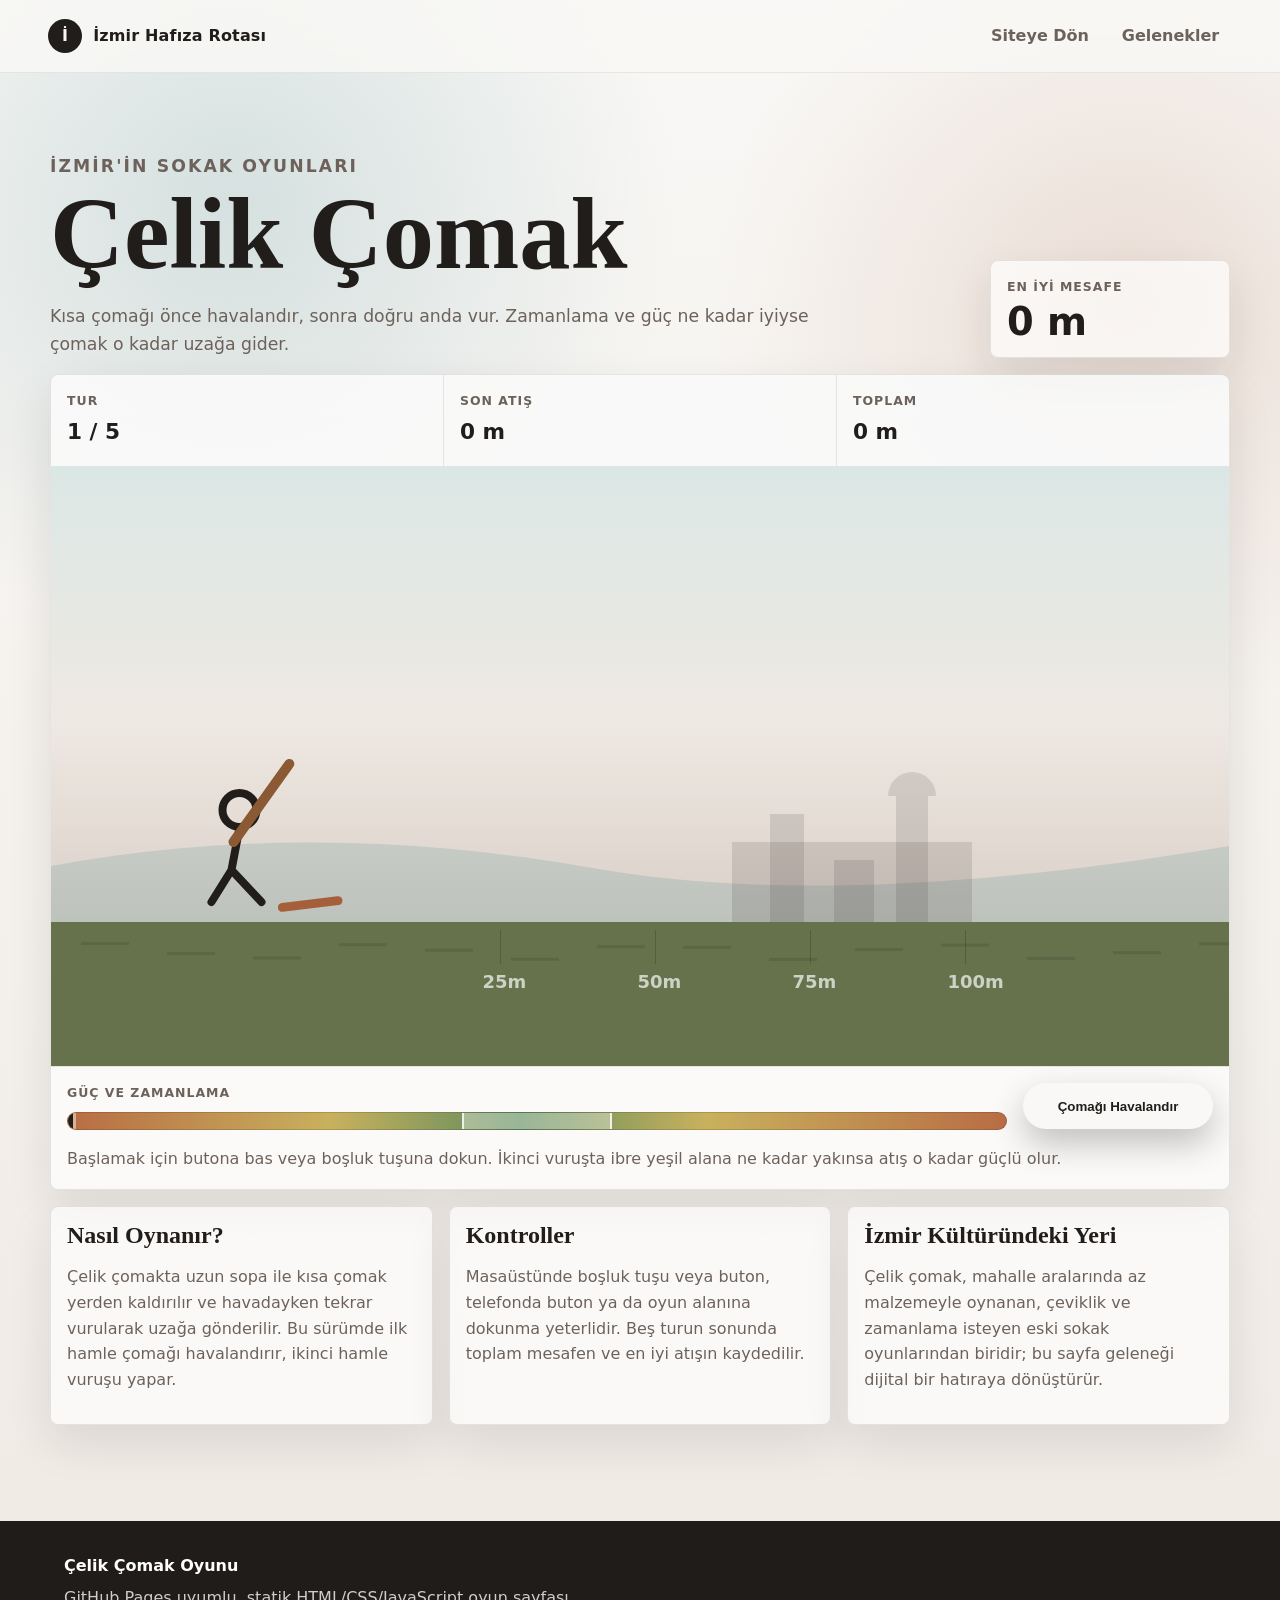
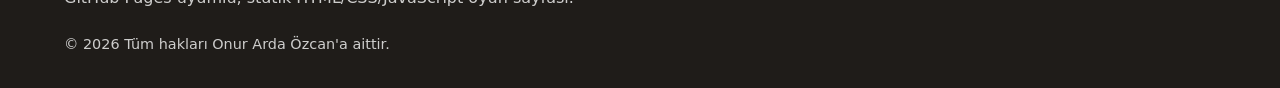
==== Gme.html @ a4fb978e "Add files via upload" ====
<!DOCTYPE html>
<html lang="tr">
  <head>
    <meta charset="UTF-8" />
    <meta name="viewport" content="width=device-width, initial-scale=1.0" />
    <title>Çelik Çomak Oyunu | İzmir Hafıza Rotası</title>
    <meta
      name="description"
      content="İzmir'in yerel mahalle oyunlarından çelik çomak için tarayıcıda oynanabilen HTML, CSS ve JavaScript oyunu."
    />
    <meta
      name="keywords"
      content="çelik çomak oyunu, İzmir yerel oyunları, geleneksel oyunlar, İzmir kültürü"
    />
    <meta name="author" content="Onur Arda Özcan" />
    <meta name="theme-color" content="#EFE9E3" />
    <link rel="stylesheet" href="style.css" />
    <link rel="stylesheet" href="game.css" />
  </head>
  <body class="game-body">
    <header class="game-header">
      <a class="brand" href="index.html" aria-label="Ana sayfaya dön">
        <span class="brand-mark">İ</span>
        <span>İzmir Hafıza Rotası</span>
      </a>
      <nav class="game-nav" aria-label="Oyun menüsü">
        <a href="index.html">Siteye Dön</a>
        <a href="index.html#gelenekler">Gelenekler</a>
      </nav>
    </header>

    <main class="game-shell">
      <section class="game-hero" aria-labelledby="game-title">
        <div>
          <p class="eyebrow">İzmir'in sokak oyunları</p>
          <h1 id="game-title">Çelik Çomak</h1>
          <p>
            Kısa çomağı önce havalandır, sonra doğru anda vur. Zamanlama ve güç ne kadar
            iyiyse çomak o kadar uzağa gider.
          </p>
        </div>
        <div class="game-score-card" aria-live="polite">
          <span>En İyi Mesafe</span>
          <strong id="bestScore">0 m</strong>
        </div>
      </section>

      <section class="game-stage-card" aria-label="Çelik çomak oyun alanı">
        <div class="game-topbar">
          <div>
            <span class="game-label">Tur</span>
            <strong id="roundText">1 / 5</strong>
          </div>
          <div>
            <span class="game-label">Son Atış</span>
            <strong id="lastScore">0 m</strong>
          </div>
          <div>
            <span class="game-label">Toplam</span>
            <strong id="totalScore">0 m</strong>
          </div>
        </div>

        <canvas id="gameCanvas" width="1100" height="560" aria-label="Çelik çomak oyun kanvası"></canvas>

        <div class="power-panel">
          <div>
            <span class="game-label">Güç ve zamanlama</span>
            <div class="power-track" aria-hidden="true">
              <span class="sweet-zone"></span>
              <span class="power-needle" id="powerNeedle"></span>
            </div>
          </div>
          <button class="button primary game-action" id="actionButton" type="button">Çomağı Havalandır</button>
        </div>

        <p class="game-message" id="gameMessage">
          Başlamak için butona bas veya boşluk tuşuna dokun. İkinci vuruşta ibre yeşil alana ne kadar yakınsa atış o kadar güçlü olur.
        </p>
      </section>

      <section class="game-info-grid">
        <article>
          <h2>Nasıl Oynanır?</h2>
          <p>
            Çelik çomakta uzun sopa ile kısa çomak yerden kaldırılır ve havadayken tekrar
            vurularak uzağa gönderilir. Bu sürümde ilk hamle çomağı havalandırır, ikinci hamle
            vuruşu yapar.
          </p>
        </article>
        <article>
          <h2>Kontroller</h2>
          <p>
            Masaüstünde boşluk tuşu veya buton, telefonda buton ya da oyun alanına dokunma
            yeterlidir. Beş turun sonunda toplam mesafen ve en iyi atışın kaydedilir.
          </p>
        </article>
        <article>
          <h2>İzmir Kültüründeki Yeri</h2>
          <p>
            Çelik çomak, mahalle aralarında az malzemeyle oynanan, çeviklik ve zamanlama isteyen
            eski sokak oyunlarından biridir; bu sayfa geleneği dijital bir hatıraya dönüştürür.
          </p>
        </article>
      </section>
    </main>

    <footer class="site-footer game-footer">
      <div>
        <strong>Çelik Çomak Oyunu</strong>
        <p>GitHub Pages uyumlu, statik HTML/CSS/JavaScript oyun sayfası.</p>
      </div>
      <p class="copyright">© 2026 Tüm hakları Onur Arda Özcan'a aittir.</p>
    </footer>

    <script src="game.js"></script>
  </body>
</html>
---- style.css ----
:root {
  --paper: #f9f8f6;
  --stone: #efe9e3;
  --clay: #d9cfc7;
  --ink: #211d1a;
  --muted: #6d625b;
  --sea: #1f6f78;
  --olive: #66724c;
  --copper: #a65f3b;
  --shadow: 0 24px 60px rgba(33, 29, 26, 0.14);
  --radius: 8px;
  --max: 1180px;
}

* {
  box-sizing: border-box;
}

html {
  scroll-behavior: smooth;
}

body {
  margin: 0;
  color: var(--ink);
  background:
    linear-gradient(120deg, rgba(31, 111, 120, 0.08), transparent 32rem),
    linear-gradient(240deg, rgba(166, 95, 59, 0.08), transparent 28rem),
    var(--paper);
  font-family: Inter, ui-sans-serif, system-ui, -apple-system, BlinkMacSystemFont, "Segoe UI", sans-serif;
  line-height: 1.6;
  overflow-x: hidden;
}

img {
  display: block;
  max-width: 100%;
}

a {
  color: inherit;
  text-decoration: none;
}

.scroll-progress {
  position: fixed;
  top: 0;
  left: 0;
  z-index: 1000;
  width: 0%;
  height: 4px;
  background: linear-gradient(90deg, var(--sea), var(--copper));
}

.loader {
  position: fixed;
  inset: 0;
  z-index: 9999;
  display: grid;
  place-items: center;
  align-content: center;
  gap: 1.2rem;
  background: var(--paper);
  transition: opacity 0.45s ease, visibility 0.45s ease;
}

.loader.hide {
  opacity: 0;
  visibility: hidden;
}

.loader p {
  margin: 0;
  color: var(--muted);
  font-size: 0.92rem;
  letter-spacing: 0.08em;
  text-transform: uppercase;
}

.loader-mark {
  position: relative;
  width: 180px;
  height: 104px;
  overflow: hidden;
  border-bottom: 2px solid var(--ink);
}

.sun {
  position: absolute;
  right: 18px;
  bottom: 28px;
  width: 54px;
  height: 54px;
  border-radius: 50%;
  background: #c9874d;
  animation: rise 1.45s cubic-bezier(0.16, 1, 0.3, 1) forwards;
}

.skyline {
  position: absolute;
  bottom: 0;
  left: 8px;
  right: 8px;
  display: flex;
  align-items: end;
  gap: 8px;
}

.skyline span {
  display: block;
  width: 24px;
  background: var(--ink);
  transform-origin: bottom;
  animation: skyline 1s ease forwards;
}

.skyline span:nth-child(1) { height: 28px; animation-delay: 0.05s; }
.skyline span:nth-child(2) { height: 52px; animation-delay: 0.12s; }
.skyline span:nth-child(3) { height: 38px; animation-delay: 0.19s; }
.skyline span:nth-child(4) { height: 74px; animation-delay: 0.26s; }
.skyline span:nth-child(5) { height: 34px; animation-delay: 0.33s; }

@keyframes rise {
  from { transform: translateY(70px); opacity: 0; }
  to { transform: translateY(0); opacity: 1; }
}

@keyframes skyline {
  from { transform: scaleY(0); }
  to { transform: scaleY(1); }
}

.site-header {
  position: fixed;
  top: 0;
  left: 0;
  right: 0;
  z-index: 900;
  display: flex;
  align-items: center;
  justify-content: space-between;
  gap: 1rem;
  padding: 1rem clamp(1rem, 4vw, 3rem);
  background: rgba(249, 248, 246, 0.74);
  border-bottom: 1px solid rgba(33, 29, 26, 0.08);
  backdrop-filter: blur(18px);
}

.brand,
.main-nav {
  display: flex;
  align-items: center;
}

.brand {
  gap: 0.7rem;
  font-weight: 800;
  letter-spacing: 0.01em;
}

.brand-mark {
  display: grid;
  place-items: center;
  width: 34px;
  height: 34px;
  color: var(--paper);
  background: var(--ink);
  border-radius: 50%;
}

.main-nav {
  gap: 0.35rem;
}

.main-nav a {
  padding: 0.62rem 0.78rem;
  color: var(--muted);
  font-size: 0.94rem;
  font-weight: 700;
  border-radius: 999px;
  transition: color 0.2s ease, background 0.2s ease;
}

.main-nav a:hover {
  color: var(--ink);
  background: rgba(31, 111, 120, 0.1);
}

.nav-toggle {
  display: none;
  width: 44px;
  height: 44px;
  border: 1px solid rgba(33, 29, 26, 0.14);
  background: rgba(255, 255, 255, 0.45);
  border-radius: 999px;
}

.nav-toggle span {
  display: block;
  width: 18px;
  height: 2px;
  margin: 4px auto;
  background: var(--ink);
}

.hero {
  position: relative;
  min-height: 100svh;
  display: grid;
  align-items: end;
  padding: 8rem clamp(1rem, 5vw, 4rem) 4rem;
  overflow: hidden;
  color: #fff;
}

.hero-media,
.hero-overlay,
.ambient-lines {
  position: absolute;
  inset: 0;
}

.hero-media {
  background-image: url("https://commons.wikimedia.org/wiki/Special:FilePath/%C4%B0zmir%20Clock%20Tower%2C%202026.jpg?width=1800");
  background-position: center;
  background-size: cover;
  transform: scale(1.08);
  animation: heroZoom 18s ease-in-out infinite alternate;
}

.hero-overlay {
  background:
    linear-gradient(90deg, rgba(0, 0, 0, 0.78), rgba(0, 0, 0, 0.34) 54%, rgba(0, 0, 0, 0.68)),
    linear-gradient(0deg, rgba(0, 0, 0, 0.7), transparent 40%);
}

.ambient-lines {
  opacity: 0.18;
  background-image:
    linear-gradient(90deg, rgba(255, 255, 255, 0.5) 1px, transparent 1px),
    linear-gradient(0deg, rgba(255, 255, 255, 0.5) 1px, transparent 1px);
  background-size: 72px 72px;
  transform: perspective(600px) rotateX(62deg) translateY(15%);
  transform-origin: bottom;
}

@keyframes heroZoom {
  from { transform: scale(1.06) translateY(0); }
  to { transform: scale(1.16) translateY(-1.8rem); }
}

.hero-content {
  position: relative;
  z-index: 2;
  max-width: 800px;
}

.eyebrow,
.section-kicker {
  margin: 0 0 0.9rem;
  color: var(--copper);
  font-size: 0.82rem;
  font-weight: 900;
  letter-spacing: 0.12em;
  text-transform: uppercase;
}

.hero .eyebrow {
  color: #ead0a8;
}

h1,
h2,
h3 {
  margin: 0;
  line-height: 1.04;
  letter-spacing: 0;
}

h1 {
  max-width: 13ch;
  font-family: Georgia, "Times New Roman", serif;
  font-size: clamp(3.2rem, 8vw, 7.4rem);
  font-weight: 700;
}

h2 {
  font-family: Georgia, "Times New Roman", serif;
  font-size: clamp(2.1rem, 4vw, 4.15rem);
}

h3 {
  font-size: 1.45rem;
}

.hero-copy {
  max-width: 680px;
  margin: 1.4rem 0 0;
  color: rgba(255, 255, 255, 0.82);
  font-size: clamp(1.05rem, 2vw, 1.28rem);
}

.hero-actions {
  display: flex;
  flex-wrap: wrap;
  gap: 0.8rem;
  margin-top: 2rem;
}

.button {
  display: inline-flex;
  align-items: center;
  justify-content: center;
  min-height: 46px;
  padding: 0.78rem 1.05rem;
  font-weight: 900;
  border-radius: 999px;
  transition: transform 0.2s ease, box-shadow 0.2s ease, background 0.2s ease;
}

.button:hover {
  transform: translateY(-2px);
}

.button.primary {
  color: var(--ink);
  background: var(--paper);
  box-shadow: 0 14px 34px rgba(0, 0, 0, 0.24);
}

.button.ghost {
  color: #fff;
  border: 1px solid rgba(255, 255, 255, 0.34);
  background: rgba(255, 255, 255, 0.08);
}

.hero-stats {
  position: absolute;
  right: clamp(1rem, 4vw, 3rem);
  bottom: 4rem;
  z-index: 2;
  display: grid;
  grid-template-columns: repeat(3, minmax(96px, 1fr));
  gap: 1px;
  overflow: hidden;
  max-width: 560px;
  background: rgba(255, 255, 255, 0.16);
  border: 1px solid rgba(255, 255, 255, 0.16);
  border-radius: var(--radius);
  backdrop-filter: blur(14px);
}

.hero-stats div {
  padding: 1rem;
  background: rgba(0, 0, 0, 0.22);
}

.hero-stats strong {
  display: block;
  font-size: clamp(1.7rem, 3vw, 2.5rem);
  line-height: 1;
}

.hero-stats span {
  display: block;
  margin-top: 0.38rem;
  color: rgba(255, 255, 255, 0.72);
  font-size: 0.86rem;
}

.section-pad {
  padding: clamp(4rem, 8vw, 7rem) clamp(1rem, 5vw, 4rem);
}

.section-heading {
  max-width: var(--max);
  margin: 0 auto 2.4rem;
}

.section-heading p {
  max-width: 760px;
  margin: 1rem 0 0;
  color: var(--muted);
  font-size: 1.05rem;
}

.intro {
  background: var(--paper);
}

.places,
.traditions,
.map-section {
  background: linear-gradient(180deg, var(--stone), var(--paper));
}

.place-grid {
  display: grid;
  grid-template-columns: repeat(2, minmax(0, 1fr));
  gap: 1.1rem;
  max-width: var(--max);
  margin: 0 auto;
}

.place-card {
  position: relative;
  overflow: hidden;
  background: rgba(255, 255, 255, 0.62);
  border: 1px solid rgba(33, 29, 26, 0.1);
  border-radius: var(--radius);
  box-shadow: 0 16px 40px rgba(33, 29, 26, 0.08);
  transition: transform 0.28s ease, box-shadow 0.28s ease;
}

.place-card:hover {
  transform: translateY(-6px);
  box-shadow: var(--shadow);
}

.compare {
  display: grid;
  grid-template-columns: 1fr 1fr;
  min-height: 280px;
}

.compare figure {
  position: relative;
  min-height: 280px;
  margin: 0;
  overflow: hidden;
  background: var(--clay);
}

.compare img,
.gallery-item img,
.tradition-card img {
  width: 100%;
  height: 100%;
  object-fit: cover;
  transition: transform 0.7s ease, filter 0.7s ease;
}

.place-card:hover img,
.gallery-item:hover img,
.tradition-card:hover img {
  transform: scale(1.08);
  filter: saturate(1.08);
}

.compare figcaption {
  position: absolute;
  left: 0.8rem;
  bottom: 0.8rem;
  padding: 0.34rem 0.55rem;
  color: #fff;
  background: rgba(0, 0, 0, 0.58);
  border-radius: 999px;
  font-size: 0.76rem;
  font-weight: 900;
}

.place-body {
  padding: 1.1rem;
}

.place-meta {
  display: flex;
  flex-wrap: wrap;
  gap: 0.5rem;
  margin: 0.8rem 0;
}

.pill {
  display: inline-flex;
  align-items: center;
  min-height: 30px;
  padding: 0.32rem 0.62rem;
  color: var(--sea);
  background: rgba(31, 111, 120, 0.1);
  border: 1px solid rgba(31, 111, 120, 0.14);
  border-radius: 999px;
  font-size: 0.78rem;
  font-weight: 900;
}

.place-body p {
  margin: 0.7rem 0;
  color: var(--muted);
}

.event {
  padding: 0.85rem;
  color: var(--ink);
  background: rgba(166, 95, 59, 0.1);
  border-left: 3px solid var(--copper);
  border-radius: 0 var(--radius) var(--radius) 0;
}

.card-actions {
  display: flex;
  flex-wrap: wrap;
  gap: 0.55rem;
  margin-top: 1rem;
}

.mini-button,
.map-button {
  min-height: 38px;
  padding: 0.55rem 0.75rem;
  color: var(--ink);
  background: transparent;
  border: 1px solid rgba(33, 29, 26, 0.18);
  border-radius: 999px;
  font: inherit;
  font-size: 0.86rem;
  font-weight: 900;
  cursor: pointer;
  transition: background 0.2s ease, color 0.2s ease, transform 0.2s ease;
}

.mini-button:hover,
.map-button:hover,
.map-button.active {
  color: #fff;
  background: var(--sea);
  transform: translateY(-1px);
}

.timeline-section {
  background: var(--paper);
}

.timeline {
  position: relative;
  max-width: 960px;
  margin: 0 auto;
  padding-left: 2rem;
}

.timeline::before {
  content: "";
  position: absolute;
  top: 0;
  bottom: 0;
  left: 0.5rem;
  width: 2px;
  background: linear-gradient(var(--sea), var(--copper));
}

.timeline-item {
  position: relative;
  margin: 0 0 1.1rem;
  padding: 1rem 1rem 1rem 1.2rem;
  background: rgba(255, 255, 255, 0.66);
  border: 1px solid rgba(33, 29, 26, 0.1);
  border-radius: var(--radius);
  box-shadow: 0 12px 32px rgba(33, 29, 26, 0.07);
}

.timeline-item::before {
  content: "";
  position: absolute;
  top: 1.25rem;
  left: -2rem;
  width: 15px;
  height: 15px;
  background: var(--paper);
  border: 4px solid var(--sea);
  border-radius: 50%;
}

.timeline-year {
  display: inline-block;
  margin-bottom: 0.4rem;
  color: var(--copper);
  font-weight: 950;
}

.timeline-item p {
  margin: 0;
  color: var(--muted);
}

.quote-section {
  position: relative;
  min-height: 420px;
  display: grid;
  place-items: center;
  padding: 5rem 1rem;
  overflow: hidden;
  color: #fff;
}

.quote-bg {
  position: absolute;
  inset: 0;
  background:
    linear-gradient(rgba(0, 0, 0, 0.68), rgba(0, 0, 0, 0.68)),
    url("https://commons.wikimedia.org/wiki/Special:FilePath/Entrance%20of%20the%20Kemeralt%C4%B1%201870-1890.jpg?width=1500") center/cover;
  transform: scale(1.08);
}

.quote-wrap {
  position: relative;
  z-index: 1;
  width: min(840px, 100%);
  text-align: center;
}

.quote-slide {
  padding: 0 1rem 2.5rem;
}

.quote-slide blockquote {
  margin: 0;
  font-family: Georgia, "Times New Roman", serif;
  font-size: clamp(1.75rem, 4vw, 3.5rem);
  line-height: 1.14;
}

.quote-slide cite {
  display: block;
  margin-top: 1rem;
  color: rgba(255, 255, 255, 0.7);
  font-style: normal;
  font-weight: 800;
}

.tradition-grid {
  display: grid;
  grid-template-columns: repeat(3, minmax(0, 1fr));
  gap: 1rem;
  max-width: var(--max);
  margin: 0 auto;
}

.tradition-card,
.gallery-item {
  overflow: hidden;
  background: rgba(255, 255, 255, 0.68);
  border: 1px solid rgba(33, 29, 26, 0.1);
  border-radius: var(--radius);
  box-shadow: 0 14px 34px rgba(33, 29, 26, 0.08);
}

.tradition-card .image-wrap {
  height: 215px;
  overflow: hidden;
}

.tradition-card div:not(.image-wrap) {
  padding: 1rem;
}

.tradition-card p,
.gallery-item p {
  color: var(--muted);
}

.gallery {
  background: var(--paper);
}

.gallery-grid {
  display: grid;
  grid-template-columns: repeat(4, minmax(0, 1fr));
  gap: 0.8rem;
  max-width: var(--max);
  margin: 0 auto;
}

.gallery-item {
  position: relative;
  min-height: 290px;
}

.gallery-item.large {
  grid-column: span 2;
}

.gallery-item img {
  position: absolute;
  inset: 0;
}

.gallery-item div {
  position: absolute;
  left: 0;
  right: 0;
  bottom: 0;
  z-index: 1;
  padding: 3rem 1rem 1rem;
  color: #fff;
  background: linear-gradient(transparent, rgba(0, 0, 0, 0.78));
}

.gallery-item p,
.gallery-item h3 {
  margin: 0;
}

.gallery-item p {
  color: rgba(255, 255, 255, 0.72);
  font-size: 0.9rem;
}

.map-layout {
  display: grid;
  grid-template-columns: 340px minmax(0, 1fr);
  gap: 1rem;
  max-width: var(--max);
  margin: 0 auto;
}

.map-list {
  display: grid;
  gap: 0.55rem;
  align-content: start;
}

.map-button {
  width: 100%;
  text-align: left;
  border-radius: var(--radius);
  background: rgba(255, 255, 255, 0.62);
}

.map-frame {
  overflow: hidden;
  min-height: 520px;
  background: rgba(255, 255, 255, 0.72);
  border: 1px solid rgba(33, 29, 26, 0.12);
  border-radius: var(--radius);
  box-shadow: var(--shadow);
}

.map-frame iframe {
  width: 100%;
  height: 450px;
  border: 0;
}

.map-caption {
  padding: 1rem;
  color: var(--muted);
}

.site-footer {
  display: grid;
  grid-template-columns: minmax(0, 1fr) auto;
  gap: 1rem;
  padding: 2rem clamp(1rem, 5vw, 4rem);
  color: rgba(255, 255, 255, 0.78);
  background: #1f1c19;
}

.site-footer strong {
  color: #fff;
}

.site-footer p {
  margin: 0.4rem 0 0;
}

.footer-links {
  display: flex;
  flex-wrap: wrap;
  gap: 0.7rem;
  justify-content: end;
}

.footer-links a {
  color: #fff;
  font-weight: 800;
}

.footer-sources,
.copyright {
  grid-column: 1 / -1;
  padding-top: 1rem;
  border-top: 1px solid rgba(255, 255, 255, 0.12);
  font-size: 0.9rem;
}

.footer-sources {
  display: flex;
  flex-wrap: wrap;
  gap: 0.7rem;
}

.footer-sources span {
  color: rgba(255, 255, 255, 0.58);
}

.footer-sources a {
  color: #fff;
  font-weight: 800;
}

.copyright {
  padding-top: 0;
  border-top: 0;
}

.image-fallback {
  display: grid;
  place-items: center;
  min-height: 100%;
  padding: 1rem;
  color: var(--ink);
  background:
    linear-gradient(135deg, rgba(31, 111, 120, 0.24), rgba(166, 95, 59, 0.18)),
    var(--clay);
  text-align: center;
  font-weight: 900;
}

@media (max-width: 980px) {
  .hero {
    min-height: 920px;
  }

  .hero-stats {
    position: relative;
    right: auto;
    bottom: auto;
    margin-top: 2rem;
  }

  .place-grid,
  .tradition-grid,
  .map-layout {
    grid-template-columns: 1fr;
  }

  .gallery-grid {
    grid-template-columns: repeat(2, minmax(0, 1fr));
  }
}

@media (max-width: 760px) {
  .site-header {
    padding: 0.75rem 1rem;
  }

  .nav-toggle {
    display: block;
  }

  .main-nav {
    position: absolute;
    top: calc(100% + 0.5rem);
    left: 1rem;
    right: 1rem;
    display: none;
    flex-direction: column;
    align-items: stretch;
    padding: 0.5rem;
    background: rgba(249, 248, 246, 0.96);
    border: 1px solid rgba(33, 29, 26, 0.1);
    border-radius: var(--radius);
    box-shadow: var(--shadow);
  }

  .main-nav.open {
    display: flex;
  }

  .main-nav a {
    border-radius: var(--radius);
  }

  .hero {
    min-height: 860px;
    padding-top: 7rem;
  }

  .hero-stats {
    grid-template-columns: 1fr;
    width: 100%;
  }

  .compare {
    grid-template-columns: 1fr;
  }

  .gallery-grid,
  .gallery-item.large {
    grid-template-columns: 1fr;
    grid-column: auto;
  }

  .site-footer {
    grid-template-columns: 1fr;
  }

  .footer-links {
    justify-content: start;
  }
}

@media (prefers-reduced-motion: reduce) {
  *,
  *::before,
  *::after {
    scroll-behavior: auto !important;
    animation-duration: 0.001ms !important;
    animation-iteration-count: 1 !important;
    transition-duration: 0.001ms !important;
  }
}
---- game.css ----
.game-body {
  min-height: 100vh;
  background:
    radial-gradient(circle at 18% 12%, rgba(31, 111, 120, 0.16), transparent 28rem),
    radial-gradient(circle at 88% 18%, rgba(166, 95, 59, 0.16), transparent 26rem),
    linear-gradient(180deg, var(--paper), var(--stone));
}

.game-header {
  position: sticky;
  top: 0;
  z-index: 20;
  display: flex;
  align-items: center;
  justify-content: space-between;
  gap: 1rem;
  padding: 1rem clamp(1rem, 4vw, 3rem);
  background: rgba(249, 248, 246, 0.82);
  border-bottom: 1px solid rgba(33, 29, 26, 0.08);
  backdrop-filter: blur(18px);
}

.game-nav {
  display: flex;
  gap: 0.45rem;
}

.game-nav a {
  min-height: 38px;
  display: inline-flex;
  align-items: center;
  padding: 0.45rem 0.8rem;
  color: var(--muted);
  font-weight: 900;
  border-radius: 999px;
}

.game-nav a:hover {
  color: var(--ink);
  background: rgba(31, 111, 120, 0.1);
}

.game-shell {
  width: min(1180px, calc(100% - 2rem));
  margin: 0 auto;
  padding: clamp(2rem, 5vw, 4rem) 0;
}

.game-hero {
  display: grid;
  grid-template-columns: minmax(0, 1fr) 240px;
  gap: 1rem;
  align-items: end;
  margin-bottom: 1rem;
}

.game-hero h1 {
  max-width: none;
  color: var(--ink);
}

.game-hero p {
  max-width: 760px;
  margin: 1rem 0 0;
  color: var(--muted);
  font-size: 1.08rem;
}

.game-score-card,
.game-stage-card,
.game-info-grid article,
.game-promo {
  background: rgba(255, 255, 255, 0.68);
  border: 1px solid rgba(33, 29, 26, 0.1);
  border-radius: var(--radius);
  box-shadow: 0 18px 44px rgba(33, 29, 26, 0.1);
}

.game-score-card {
  padding: 1rem;
}

.game-score-card span,
.game-label {
  display: block;
  color: var(--muted);
  font-size: 0.78rem;
  font-weight: 900;
  letter-spacing: 0.08em;
  text-transform: uppercase;
}

.game-score-card strong {
  display: block;
  margin-top: 0.35rem;
  font-size: 2.4rem;
  line-height: 1;
}

.game-stage-card {
  overflow: hidden;
}

.game-topbar {
  display: grid;
  grid-template-columns: repeat(3, 1fr);
  gap: 1px;
  background: rgba(33, 29, 26, 0.1);
}

.game-topbar div {
  padding: 1rem;
  background: rgba(255, 255, 255, 0.78);
}

.game-topbar strong {
  display: block;
  margin-top: 0.25rem;
  font-size: 1.35rem;
}

#gameCanvas {
  display: block;
  width: 100%;
  aspect-ratio: 1100 / 560;
  min-height: 320px;
  background:
    linear-gradient(180deg, rgba(31, 111, 120, 0.2), rgba(239, 233, 227, 0.2) 54%, rgba(102, 114, 76, 0.18)),
    var(--paper);
  cursor: pointer;
}

.power-panel {
  display: grid;
  grid-template-columns: minmax(0, 1fr) auto;
  gap: 1rem;
  align-items: center;
  padding: 1rem;
  border-top: 1px solid rgba(33, 29, 26, 0.1);
}

.power-track {
  position: relative;
  height: 18px;
  margin-top: 0.6rem;
  overflow: hidden;
  background: linear-gradient(90deg, #b86d44, #c8b15d 28%, #5f8b5d 48%, #c8b15d 68%, #b86d44);
  border: 1px solid rgba(33, 29, 26, 0.18);
  border-radius: 999px;
}

.sweet-zone {
  position: absolute;
  inset: 0 42%;
  background: rgba(255, 255, 255, 0.36);
  border-left: 2px solid rgba(255, 255, 255, 0.8);
  border-right: 2px solid rgba(255, 255, 255, 0.8);
}

.power-needle {
  position: absolute;
  top: -4px;
  left: 0%;
  width: 5px;
  height: 26px;
  background: var(--ink);
  border-radius: 999px;
  box-shadow: 0 0 0 3px rgba(255, 255, 255, 0.45);
}

.game-action {
  min-width: 190px;
  border: 0;
  cursor: pointer;
}

.game-message {
  margin: 0;
  padding: 0 1rem 1.1rem;
  color: var(--muted);
}

.game-info-grid {
  display: grid;
  grid-template-columns: repeat(3, minmax(0, 1fr));
  gap: 1rem;
  margin-top: 1rem;
}

.game-info-grid article {
  padding: 1rem;
}

.game-info-grid h2 {
  font-size: 1.5rem;
}

.game-info-grid p {
  color: var(--muted);
}

.game-promo {
  display: grid;
  grid-template-columns: minmax(0, 1fr) auto;
  gap: 1rem;
  align-items: center;
  max-width: var(--max);
  margin: 1rem auto 0;
  padding: 1.1rem;
}

.game-promo p {
  margin: 0.6rem 0 0;
  color: var(--muted);
}

.game-footer {
  margin-top: 2rem;
}

@media (max-width: 820px) {
  .game-header,
  .game-hero,
  .power-panel,
  .game-info-grid,
  .game-promo {
    grid-template-columns: 1fr;
  }

  .game-header {
    align-items: start;
  }

  .game-nav {
    flex-wrap: wrap;
  }

  .game-topbar {
    grid-template-columns: 1fr;
  }

  #gameCanvas {
    min-height: 360px;
  }

  .game-action {
    width: 100%;
  }
}
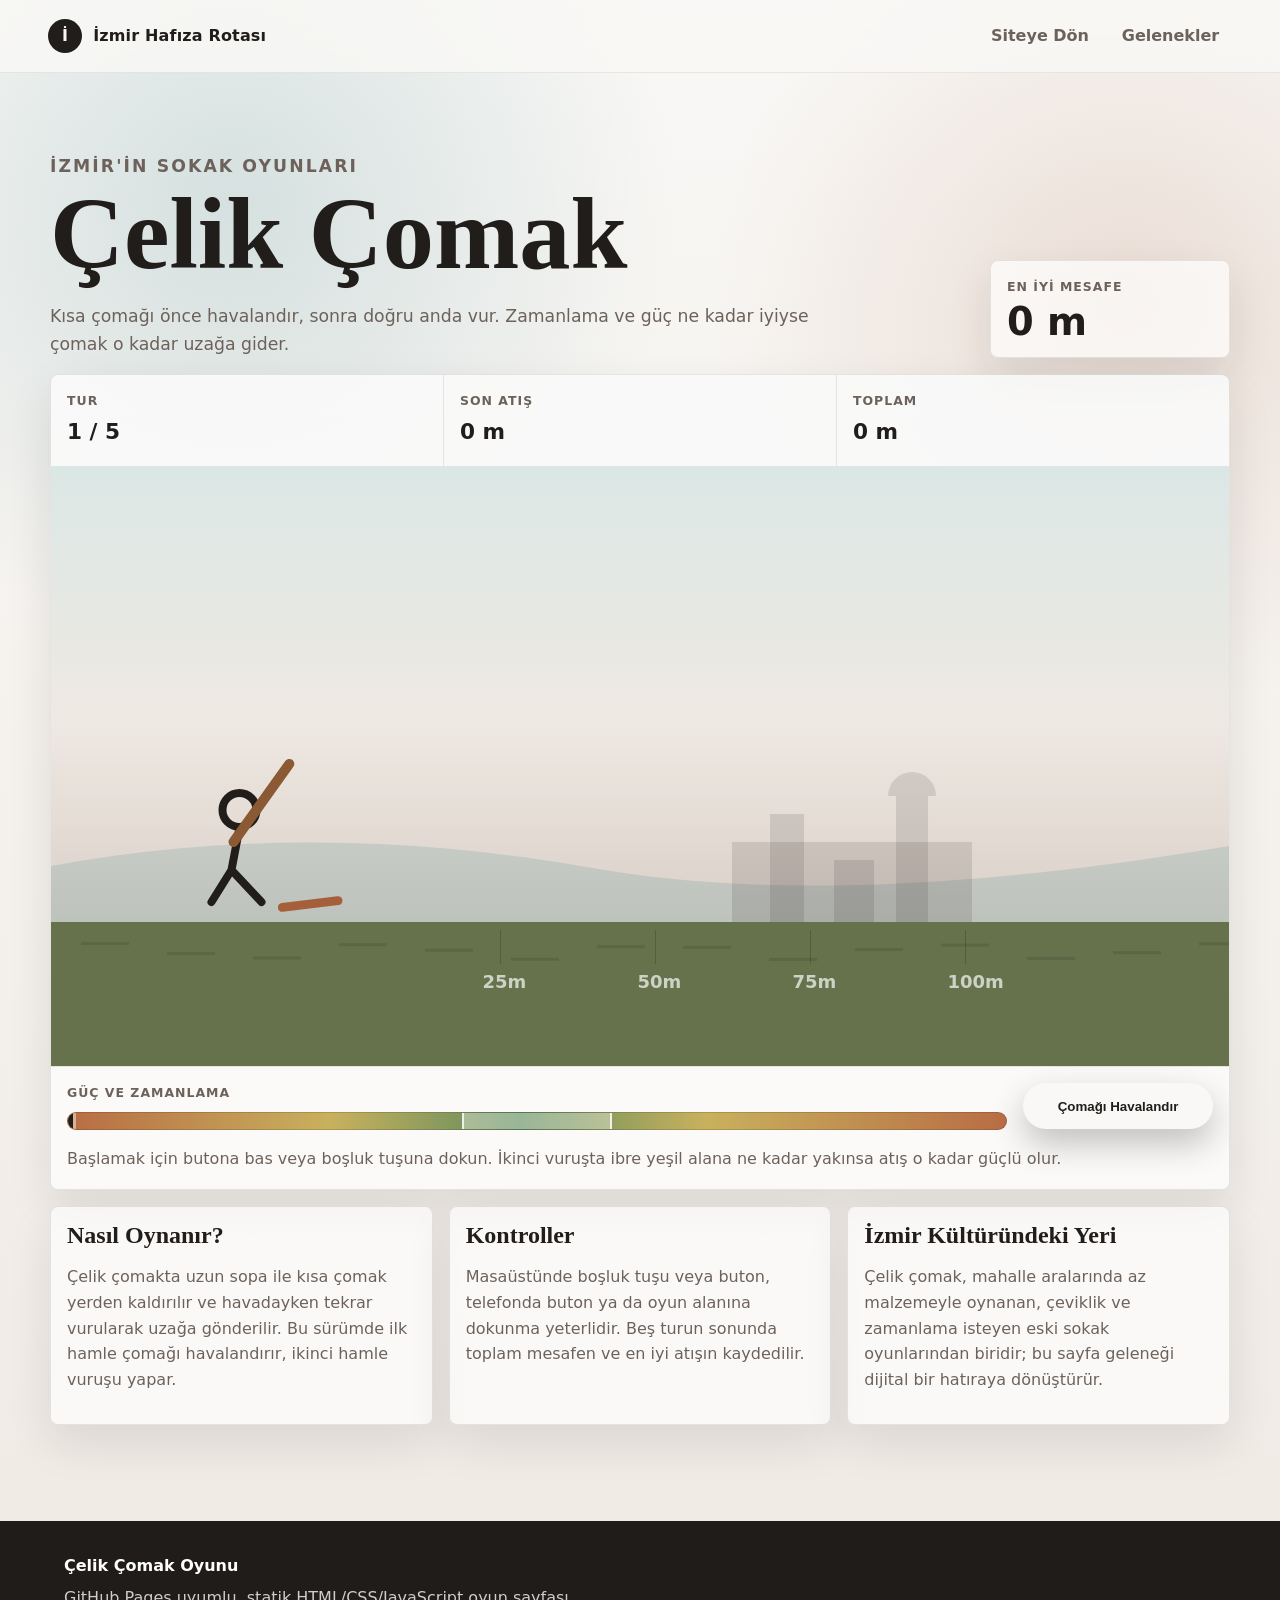
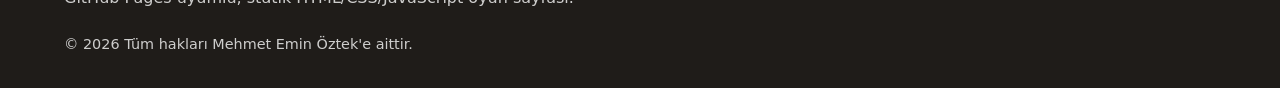
==== commit 3fd16dcf: "Add files via upload" ====
--- a/Gme.html
+++ b/Gme.html
@@ -110,7 +110,7 @@
         <strong>Çelik Çomak Oyunu</strong>
         <p>GitHub Pages uyumlu, statik HTML/CSS/JavaScript oyun sayfası.</p>
       </div>
-      <p class="copyright">© 2026 Tüm hakları Onur Arda Özcan'a aittir.</p>
+      <p class="copyright">© 2026 Tüm hakları Mehmet Emin Öztek'e aittir.</p>
     </footer>
 
     <script src="game.js"></script>
